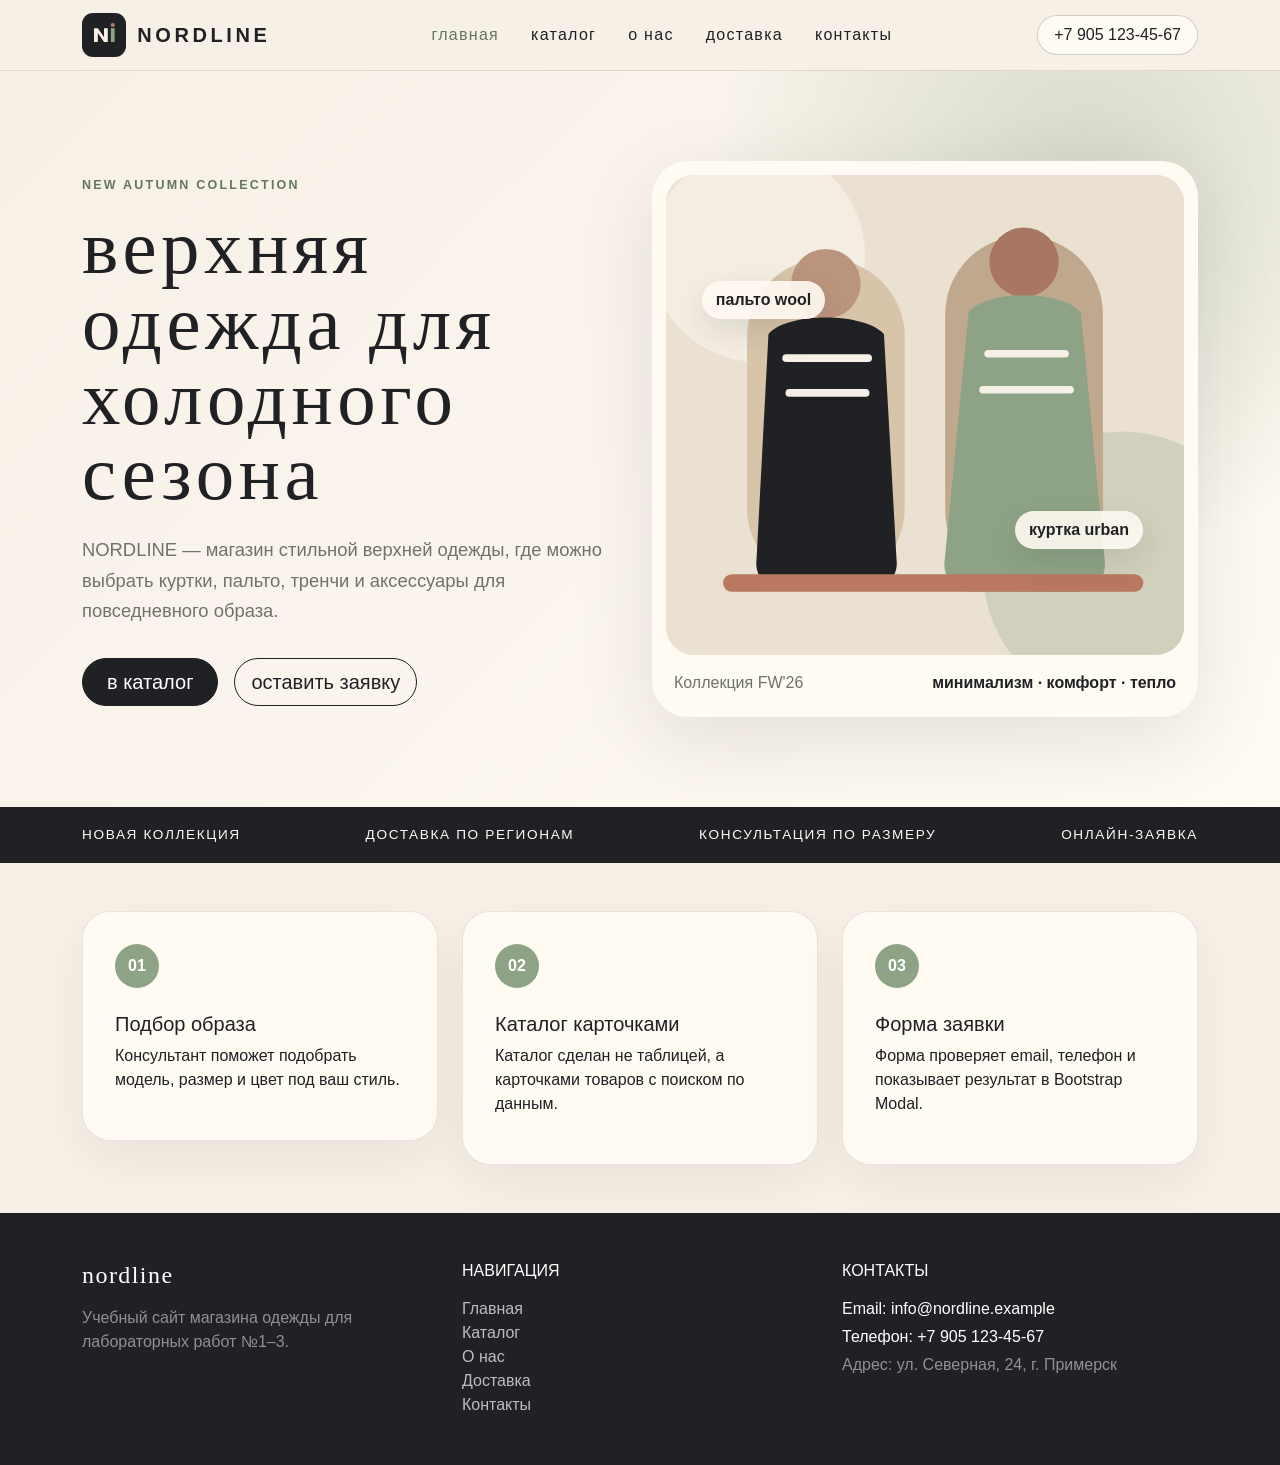
==== index.html @ 5a48f2c1 "Add files via upload" ====
<!DOCTYPE html>
<html lang="ru">
<head>
  <title>NORDLINE — главная</title>
  <meta charset="UTF-8">
  <meta name="viewport" content="width=device-width, initial-scale=1.0">
  <link rel="icon" href="img/favicon.svg" type="image/svg+xml">
  <!-- Bootstrap подключается через CDN: самый простой вариант для лабораторной -->
  <link href="https://cdn.jsdelivr.net/npm/bootstrap@5.3.3/dist/css/bootstrap.min.css" rel="stylesheet">
  <!-- Собственный файл стилей -->
  <link rel="stylesheet" href="css/style.css">
  <!-- Подключение веб-аналитики: замените G-XXXXXXXXXX на свой ID Google Analytics -->
  <script async src="https://www.googletagmanager.com/gtag/js?id=G-XXXXXXXXXX"></script>
  <script>
    window.dataLayer = window.dataLayer || [];
    function gtag(){dataLayer.push(arguments);}
    gtag('js', new Date());
    gtag('config', 'G-XXXXXXXXXX');
  </script>
</head>
<body class="d-flex flex-column min-vh-100">
<!-- Шапка сайта: логотип, меню и контактный телефон -->
<header class="site-header sticky-top">
  <nav class="navbar navbar-expand-lg">
    <div class="container">
      <a class="navbar-brand brand" href="index.html">
        <img src="img/logo.svg" alt="Логотип NORDLINE" width="44" height="44">
        <span>NORDLINE</span>
      </a>

      <button class="navbar-toggler" type="button" data-bs-toggle="collapse" data-bs-target="#mainMenu" aria-controls="mainMenu" aria-expanded="false" aria-label="Открыть меню">
        <span class="navbar-toggler-icon"></span>
      </button>

      <!-- Главное меню сайта -->
      <div class="collapse navbar-collapse" id="mainMenu">
        <ul class="navbar-nav mx-auto">
          <li class="nav-item"><a class="nav-link active" href="index.html">главная</a></li>
          <li class="nav-item"><a class="nav-link " href="catalog.html">каталог</a></li>
          <li class="nav-item"><a class="nav-link " href="about.html">о нас</a></li>
          <li class="nav-item"><a class="nav-link " href="delivery.html">доставка</a></li>
          <li class="nav-item"><a class="nav-link " href="order.html">контакты</a></li>
        </ul>
        <a class="phone-link" href="tel:+79051234567">+7 905 123-45-67</a>
      </div>
    </div>
  </nav>
</header>

<!-- Основной контент главной страницы -->
<main>
  <!-- Первый экран сайта: крупный заголовок, описание, кнопки и карточка коллекции -->
  <section class="hero-section">
    <div class="container">
      <div class="row align-items-center gy-5">
        <div class="col-lg-6">
          <span class="eyebrow">new autumn collection</span>
          <h1 class="hero-title">верхняя одежда для холодного сезона</h1>
          <p class="hero-text">
            NORDLINE — магазин стильной верхней одежды, где можно выбрать куртки, пальто, тренчи и аксессуары для повседневного образа.
          </p>
          <div class="d-flex flex-wrap gap-3">
            <a href="catalog.html" class="btn btn-main btn-lg">в каталог</a>
            <a href="order.html" class="btn btn-outline-main btn-lg">оставить заявку</a>
          </div>
        </div>

        <div class="col-lg-6">
          <div class="hero-card">
            <div class="hero-visual">
              <img src="img/hero-fashion.svg" alt="Коллекция верхней одежды NORDLINE">
              <span class="hero-chip chip-one">пальто wool</span>
              <span class="hero-chip chip-two">куртка urban</span>
            </div>
            <div class="hero-card-info">
              <p class="mb-1">Коллекция FW'26</p>
              <strong>минимализм · комфорт · тепло</strong>
            </div>
          </div>
        </div>
      </div>
    </div>
  </section>

  <!-- Информационная полоса -->
  <section class="info-strip">
    <div class="container">
      <div class="d-flex flex-wrap justify-content-between gap-3">
        <span>новая коллекция</span>
        <span>доставка по регионам</span>
        <span>консультация по размеру</span>
        <span>онлайн-заявка</span>
      </div>
    </div>
  </section>

  <!-- Блок преимуществ -->
  <section class="py-5">
    <div class="container">
      <div class="row g-4">
        <div class="col-md-4">
          <article class="feature-card">
            <span>01</span>
            <h2 class="h5">Подбор образа</h2>
            <p>Консультант поможет подобрать модель, размер и цвет под ваш стиль.</p>
          </article>
        </div>
        <div class="col-md-4">
          <article class="feature-card">
            <span>02</span>
            <h2 class="h5">Каталог карточками</h2>
            <p>Каталог сделан не таблицей, а карточками товаров с поиском по данным.</p>
          </article>
        </div>
        <div class="col-md-4">
          <article class="feature-card">
            <span>03</span>
            <h2 class="h5">Форма заявки</h2>
            <p>Форма проверяет email, телефон и показывает результат в Bootstrap Modal.</p>
          </article>
        </div>
      </div>
    </div>
  </section>
</main>

<!-- Футер сайта: контакты, меню и дополнительная информация -->
<footer class="site-footer mt-auto">
  <div class="container py-5">
    <div class="row gy-4">
      <div class="col-md-4">
        <h2 class="h4 brand-title mb-3">NORDLINE</h2>
        <p class="text-white-50 mb-0">Учебный сайт магазина одежды для лабораторных работ №1–3.</p>
      </div>
      <div class="col-md-4">
        <h3 class="h6 text-uppercase mb-3">Навигация</h3>
        <ul class="list-unstyled footer-links mb-0">
          <li><a href="index.html">Главная</a></li>
          <li><a href="catalog.html">Каталог</a></li>
          <li><a href="about.html">О нас</a></li>
          <li><a href="delivery.html">Доставка</a></li>
          <li><a href="order.html">Контакты</a></li>
        </ul>
      </div>
      <div class="col-md-4">
        <h3 class="h6 text-uppercase mb-3">Контакты</h3>
        <p class="mb-1">Email: info@nordline.example</p>
        <p class="mb-1">Телефон: +7 905 123-45-67</p>
        <p class="mb-0 text-white-50">Адрес: ул. Северная, 24, г. Примерск</p>
      </div>
    </div>
  </div>
</footer>

<!-- Bootstrap JS нужен для работы меню и модальных окон -->
<script src="https://cdn.jsdelivr.net/npm/bootstrap@5.3.3/dist/js/bootstrap.bundle.min.js"></script>
<!-- Собственный JavaScript-файл подключён ко всем страницам -->
<script src="js/script.js"></script>
</body>
</html>
---- css/style.css ----
/* Собственные стили сайта: подключены отдельно от Bootstrap */

:root {
  --bg-main: #f6f0e7;
  --bg-soft: #ebe1d3;
  --text-main: #202124;
  --text-muted: #6e746b;
  --accent: #8ea386;
  --accent-dark: #64765f;
  --clay: #b9785f;
  --cream: #fffaf2;
  --graphite: #202124;
}

body {
  background: var(--bg-main);
  color: var(--text-main);
  font-family: Inter, Arial, sans-serif;
}

.site-header {
  background: rgba(246, 240, 231, .96);
  border-bottom: 1px solid rgba(32, 33, 36, .12);
  backdrop-filter: blur(12px);
}

.brand {
  display: inline-flex;
  align-items: center;
  gap: .7rem;
  font-weight: 800;
  letter-spacing: .18em;
  color: var(--graphite);
}

.brand:hover {
  color: var(--graphite);
}

.nav-link {
  color: var(--text-main);
  text-transform: lowercase;
  letter-spacing: .08em;
  margin: 0 .5rem;
}

.nav-link:hover,
.nav-link.active {
  color: var(--accent-dark) !important;
}

.phone-link {
  display: inline-block;
  padding: .45rem 1rem;
  border: 1px solid rgba(32, 33, 36, .2);
  border-radius: 999px;
  color: var(--text-main);
  text-decoration: none;
  background: var(--cream);
}

.hero-section {
  padding: 90px 0;
  background:
    radial-gradient(circle at 85% 15%, rgba(142, 163, 134, .35), transparent 30%),
    linear-gradient(135deg, var(--bg-main), #fffaf2);
}

.eyebrow {
  display: inline-block;
  margin-bottom: 1rem;
  color: var(--accent-dark);
  text-transform: uppercase;
  letter-spacing: .18em;
  font-size: .78rem;
  font-weight: 700;
}

.hero-title,
.page-title,
.brand-title {
  font-family: Georgia, "Times New Roman", serif;
  letter-spacing: .06em;
  text-transform: lowercase;
}

.hero-title {
  max-width: 690px;
  margin-bottom: 1.5rem;
  font-size: clamp(2.6rem, 6vw, 5.7rem);
  line-height: .98;
}

.hero-text {
  max-width: 570px;
  margin-bottom: 2rem;
  color: var(--text-muted);
  font-size: 1.15rem;
  line-height: 1.65;
}

.btn-main {
  background: var(--graphite);
  border-color: var(--graphite);
  color: #fff;
  border-radius: 999px;
  padding-left: 1.5rem;
  padding-right: 1.5rem;
  text-transform: lowercase;
}

.btn-main:hover,
.btn-main:focus {
  background: var(--accent-dark);
  border-color: var(--accent-dark);
  color: #fff;
}

.btn-outline-main {
  border-color: var(--graphite);
  color: var(--graphite);
  border-radius: 999px;
  text-transform: lowercase;
}

.btn-outline-main:hover,
.btn-outline-main:focus {
  background: var(--graphite);
  color: #fff;
}

.hero-card {
  padding: 14px;
  border-radius: 36px;
  background: var(--cream);
  box-shadow: 0 24px 80px rgba(32, 33, 36, .11);
}

.hero-visual {
  position: relative;
  overflow: hidden;
  border-radius: 28px;
  background: var(--bg-soft);
}

.hero-visual img {
  display: block;
  width: 100%;
  min-height: 480px;
  object-fit: cover;
}

.hero-chip {
  position: absolute;
  padding: .45rem .85rem;
  border-radius: 999px;
  background: rgba(255, 250, 242, .9);
  color: var(--graphite);
  font-weight: 700;
  box-shadow: 0 12px 30px rgba(32, 33, 36, .11);
}

.chip-one {
  top: 22%;
  left: 7%;
}

.chip-two {
  bottom: 22%;
  right: 8%;
}

.hero-card-info {
  display: flex;
  justify-content: space-between;
  gap: 1rem;
  padding: 1rem .5rem .25rem;
  color: var(--text-muted);
}

.hero-card-info strong {
  color: var(--graphite);
}

.info-strip {
  padding: 18px 0;
  background: var(--graphite);
  color: var(--cream);
  text-transform: uppercase;
  letter-spacing: .12em;
  font-size: .85rem;
}

.feature-card,
.info-panel,
.form-card,
.product-card {
  background: var(--cream);
  border: 1px solid rgba(32, 33, 36, .1);
  border-radius: 28px;
  box-shadow: 0 18px 50px rgba(32, 33, 36, .06);
}

.feature-card {
  padding: 2rem;
}

.feature-card span {
  display: inline-flex;
  width: 44px;
  height: 44px;
  align-items: center;
  justify-content: center;
  margin-bottom: 1.5rem;
  border-radius: 50%;
  background: var(--accent);
  color: #fff;
  font-weight: 700;
}

.catalog-heading {
  padding: 2rem;
  border-radius: 28px;
  background: var(--cream);
}

.catalog-toolbar {
  display: flex;
  justify-content: space-between;
  align-items: center;
  gap: 1rem;
  margin-bottom: 1.5rem;
}

.result-alert {
  background: rgba(142, 163, 134, .2);
  border: 0;
  color: var(--graphite);
}

.product-card {
  display: flex;
  flex-direction: column;
  overflow: hidden;
  height: 100%;
}

.product-image {
  display: flex;
  align-items: end;
  min-height: 220px;
  padding: 1rem;
  color: #fff;
  background: var(--accent);
}

.product-image span {
  padding: .35rem .7rem;
  border-radius: 999px;
  background: rgba(255,255,255,.2);
  backdrop-filter: blur(6px);
}

.product-sand { background: linear-gradient(135deg, #d3b895, #a88762); }
.product-graphite { background: linear-gradient(135deg, #3b3c3f, #171717); }
.product-olive { background: linear-gradient(135deg, #8ea386, #596c54); }
.product-cream { background: linear-gradient(135deg, #ded4c2, #b8a992); }
.product-clay { background: linear-gradient(135deg, #b9785f, #744537); }
.product-milk { background: linear-gradient(135deg, #f5eadb, #d8c4a9); color: var(--graphite); }
.product-night { background: linear-gradient(135deg, #202124, #49535a); }
.product-bag { background: linear-gradient(135deg, #6d5e50, #2f2924); }

.product-body {
  display: flex;
  flex-direction: column;
  flex-grow: 1;
  padding: 1.25rem;
}

.product-title {
  margin: 0;
  font-family: Georgia, "Times New Roman", serif;
}

.product-category {
  margin-bottom: .5rem;
  color: var(--accent-dark);
  font-size: .9rem;
  text-transform: uppercase;
  letter-spacing: .12em;
}

.product-description {
  color: var(--text-muted);
}

.product-price {
  font-size: 1.15rem;
}

.form-card,
.info-panel {
  padding: 2.5rem;
}

.form-control,
.form-select {
  border-radius: 16px;
  border-color: rgba(32, 33, 36, .16);
}

.form-control:focus,
.form-select:focus {
  border-color: var(--accent);
  box-shadow: 0 0 0 .2rem rgba(142, 163, 134, .22);
}

.site-footer {
  background: var(--graphite);
  color: #fff;
}

.footer-links a {
  color: rgba(255,255,255,.7);
  text-decoration: none;
}

.footer-links a:hover {
  color: #fff;
}

@media (max-width: 991.98px) {
  .hero-section {
    padding: 54px 0;
  }

  .hero-visual img {
    min-height: 320px;
  }

  .catalog-toolbar,
  .hero-card-info {
    flex-direction: column;
    align-items: flex-start;
  }
}
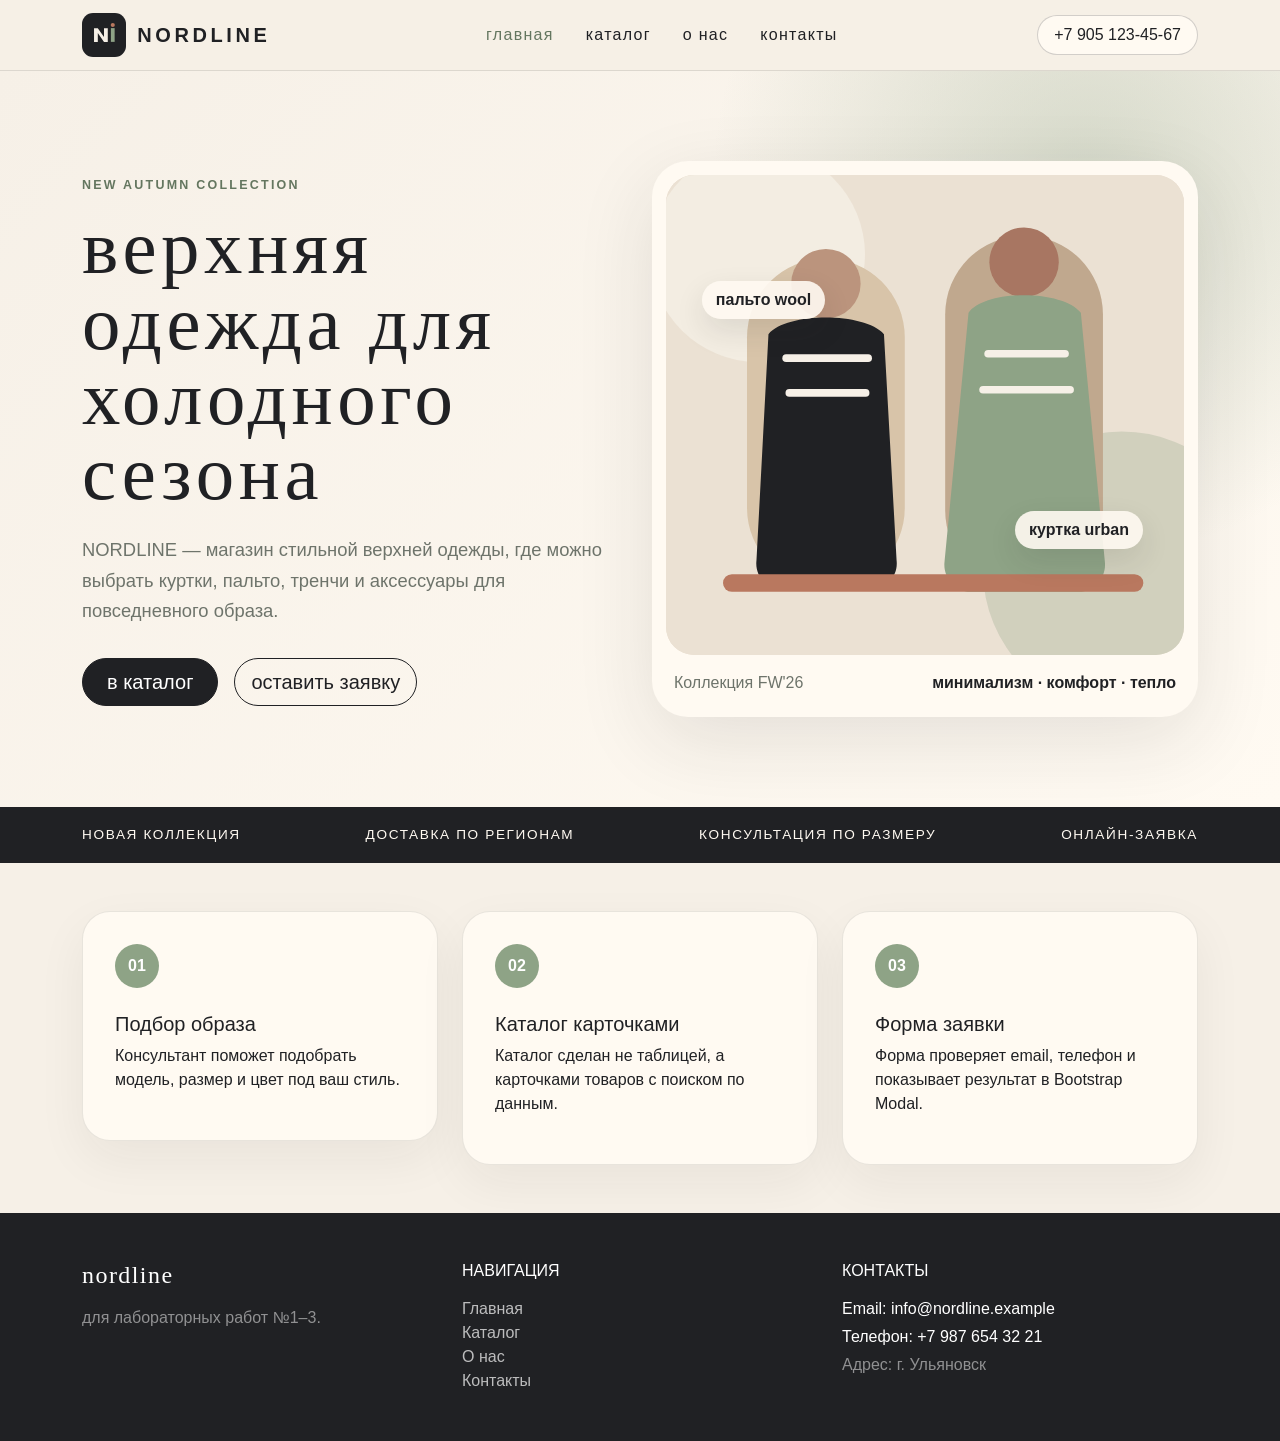
==== commit ca3b1218: "Update index.html" ====
--- a/index.html
+++ b/index.html
@@ -5,17 +5,17 @@
   <meta charset="UTF-8">
   <meta name="viewport" content="width=device-width, initial-scale=1.0">
   <link rel="icon" href="img/favicon.svg" type="image/svg+xml">
-  <!-- Bootstrap подключается через CDN: самый простой вариант для лабораторной -->
+  <!-- Bootstrap через CDN -->
   <link href="https://cdn.jsdelivr.net/npm/bootstrap@5.3.3/dist/css/bootstrap.min.css" rel="stylesheet">
   <!-- Собственный файл стилей -->
   <link rel="stylesheet" href="css/style.css">
-  <!-- Подключение веб-аналитики: замените G-XXXXXXXXXX на свой ID Google Analytics -->
-  <script async src="https://www.googletagmanager.com/gtag/js?id=G-XXXXXXXXXX"></script>
+  <!-- веб-аналитикa -->
+  <script async src="https://www.googletagmanager.com/gtag/js?id=G-EGYQZVNWS1"></script>
   <script>
     window.dataLayer = window.dataLayer || [];
     function gtag(){dataLayer.push(arguments);}
     gtag('js', new Date());
-    gtag('config', 'G-XXXXXXXXXX');
+    gtag('config', 'G-EGYQZVNWS1');
   </script>
 </head>
 <body class="d-flex flex-column min-vh-100">
@@ -38,7 +38,6 @@
           <li class="nav-item"><a class="nav-link active" href="index.html">главная</a></li>
           <li class="nav-item"><a class="nav-link " href="catalog.html">каталог</a></li>
           <li class="nav-item"><a class="nav-link " href="about.html">о нас</a></li>
-          <li class="nav-item"><a class="nav-link " href="delivery.html">доставка</a></li>
           <li class="nav-item"><a class="nav-link " href="order.html">контакты</a></li>
         </ul>
         <a class="phone-link" href="tel:+79051234567">+7 905 123-45-67</a>
@@ -49,7 +48,7 @@
 
 <!-- Основной контент главной страницы -->
 <main>
-  <!-- Первый экран сайта: крупный заголовок, описание, кнопки и карточка коллекции -->
+  <!-- Первый экран сайта -->
   <section class="hero-section">
     <div class="container">
       <div class="row align-items-center gy-5">
@@ -130,7 +129,7 @@
     <div class="row gy-4">
       <div class="col-md-4">
         <h2 class="h4 brand-title mb-3">NORDLINE</h2>
-        <p class="text-white-50 mb-0">Учебный сайт магазина одежды для лабораторных работ №1–3.</p>
+        <p class="text-white-50 mb-0">для лабораторных работ №1–3.</p>
       </div>
       <div class="col-md-4">
         <h3 class="h6 text-uppercase mb-3">Навигация</h3>
@@ -138,23 +137,22 @@
           <li><a href="index.html">Главная</a></li>
           <li><a href="catalog.html">Каталог</a></li>
           <li><a href="about.html">О нас</a></li>
-          <li><a href="delivery.html">Доставка</a></li>
           <li><a href="order.html">Контакты</a></li>
         </ul>
       </div>
       <div class="col-md-4">
         <h3 class="h6 text-uppercase mb-3">Контакты</h3>
         <p class="mb-1">Email: info@nordline.example</p>
-        <p class="mb-1">Телефон: +7 905 123-45-67</p>
-        <p class="mb-0 text-white-50">Адрес: ул. Северная, 24, г. Примерск</p>
+        <p class="mb-1">Телефон: +7 987 654 32 21</p>
+        <p class="mb-0 text-white-50">Адрес: г. Ульяновск</p>
       </div>
     </div>
   </div>
 </footer>
 
-<!-- Bootstrap JS нужен для работы меню и модальных окон -->
+<!-- Bootstrap JS -->
 <script src="https://cdn.jsdelivr.net/npm/bootstrap@5.3.3/dist/js/bootstrap.bundle.min.js"></script>
-<!-- Собственный JavaScript-файл подключён ко всем страницам -->
+<!-- JavaScript -->
 <script src="js/script.js"></script>
 </body>
 </html>
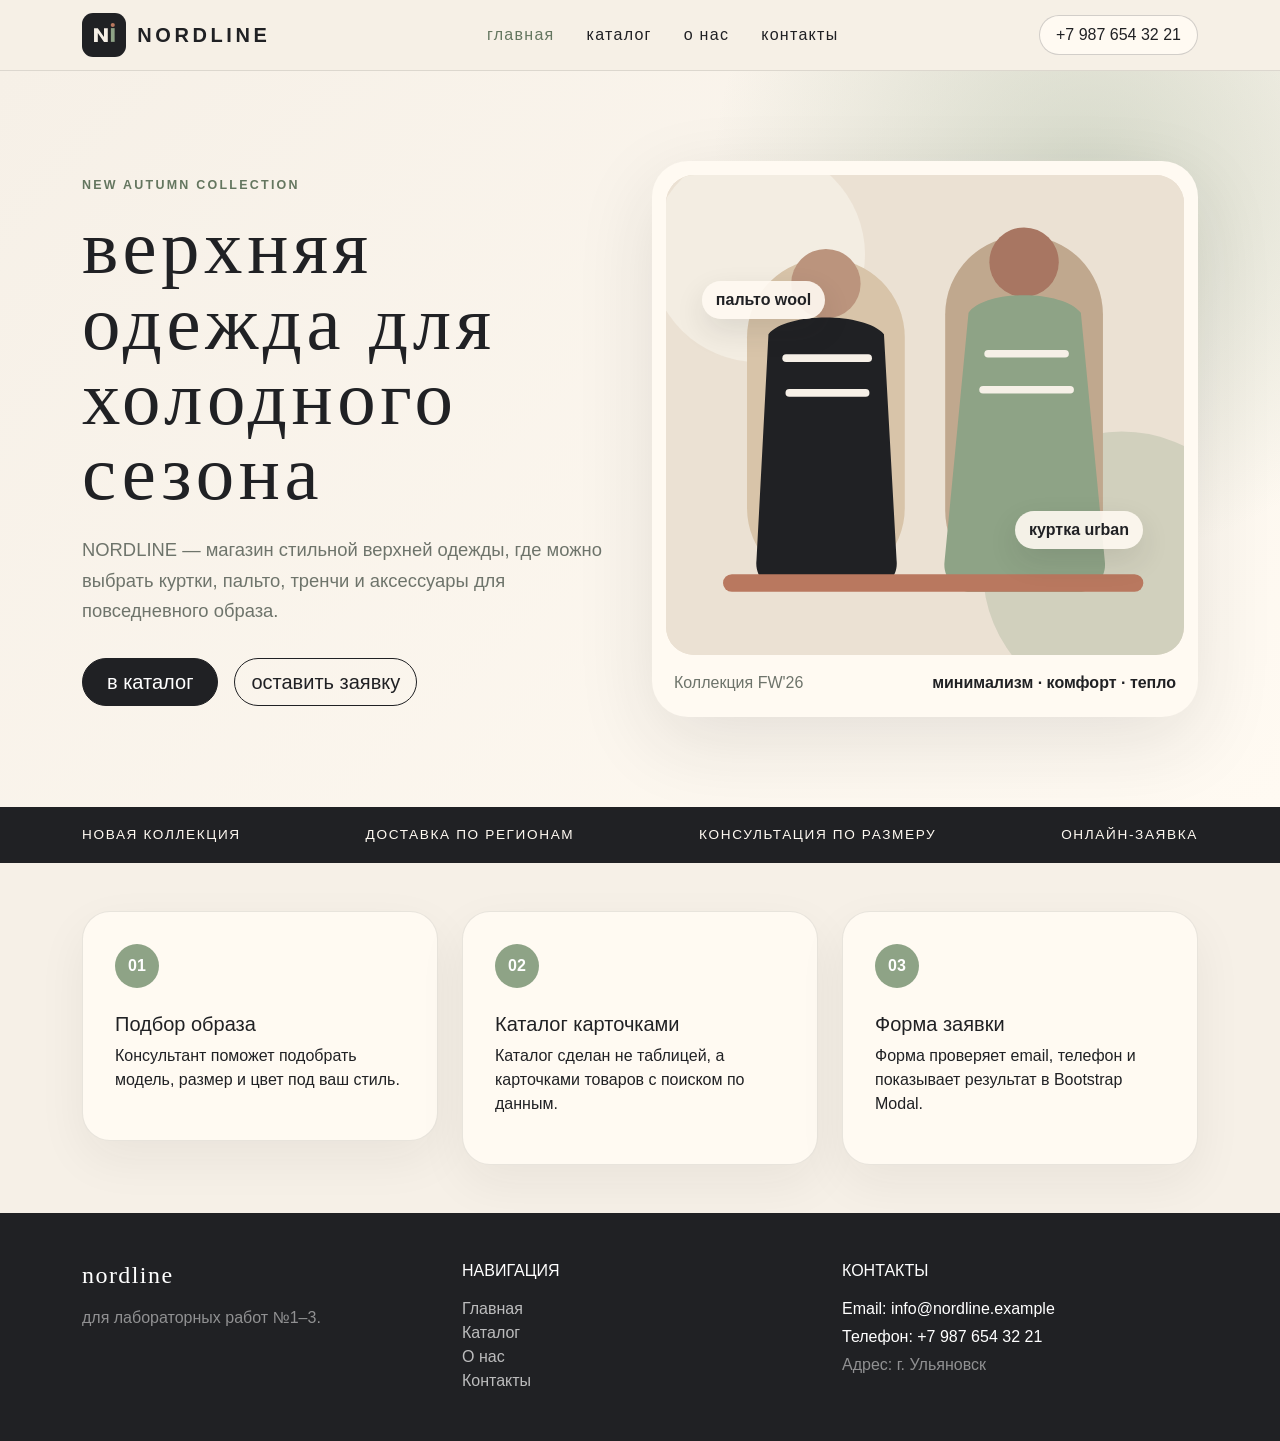
==== commit cb12099f: "Update index.html" ====
--- a/index.html
+++ b/index.html
@@ -40,7 +40,7 @@
           <li class="nav-item"><a class="nav-link " href="about.html">о нас</a></li>
           <li class="nav-item"><a class="nav-link " href="order.html">контакты</a></li>
         </ul>
-        <a class="phone-link" href="tel:+79051234567">+7 905 123-45-67</a>
+        <a class="phone-link" href="tel:+79876543221">+7 987 654 32 21</a>
       </div>
     </div>
   </nav>
